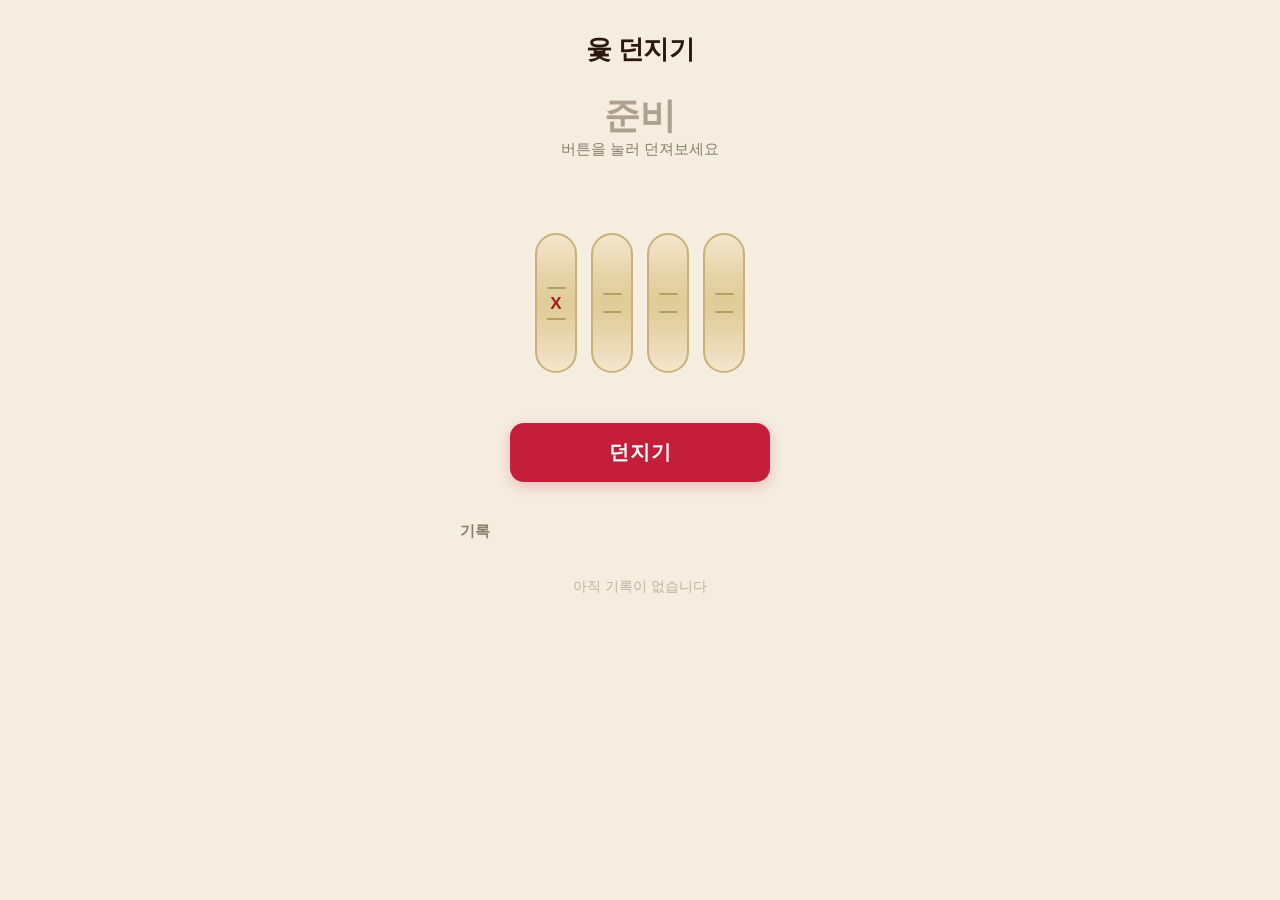
==== index.html @ e07feab2 "feat: 윷 던지기 웹 유틸리티 구현 오프라인 윷놀이 보조용 웹앱. 버튼 클릭으로 윷을 던지고 도/개/걸/윷/모/빽도 결과를 표시한다.  - 현실적 확률 모델 (각 윷가락 앞면 " ====
<!DOCTYPE html>
<html lang="ko">
<head>
    <meta charset="UTF-8">
    <meta name="viewport" content="width=device-width, initial-scale=1.0, user-scalable=no">
    <meta name="apple-mobile-web-app-capable" content="yes">
    <meta name="apple-mobile-web-app-status-bar-style" content="default">
    <meta name="apple-mobile-web-app-title" content="윷 던지기">
    <title>윷 던지기</title>
    <style>
        * { margin: 0; padding: 0; box-sizing: border-box; }

        body {
            font-family: -apple-system, 'Apple SD Gothic Neo', 'Malgun Gothic', sans-serif;
            background: #F5EDE0;
            color: #2C1810;
            min-height: 100dvh;
            display: flex;
            justify-content: center;
            -webkit-user-select: none;
            user-select: none;
            -webkit-tap-highlight-color: transparent;
        }

        .container {
            width: 100%;
            max-width: 400px;
            padding: 32px 20px 40px;
            display: flex;
            flex-direction: column;
            align-items: center;
        }

        h1 {
            font-size: 26px;
            font-weight: 800;
            letter-spacing: -0.5px;
            margin-bottom: 28px;
        }

        /* Result */
        #result-area {
            text-align: center;
            margin-bottom: 20px;
            min-height: 100px;
            display: flex;
            flex-direction: column;
            align-items: center;
            justify-content: center;
        }

        #result-name {
            font-size: 64px;
            font-weight: 900;
            line-height: 1;
        }

        #result-desc {
            font-size: 15px;
            color: #8B7D6B;
            margin-top: 6px;
        }

        #result-extra {
            display: inline-block;
            margin-top: 8px;
            padding: 4px 14px;
            background: #C41E3A;
            color: white;
            border-radius: 12px;
            font-size: 13px;
            font-weight: 700;
            opacity: 0;
            transition: opacity 0.3s;
        }

        #result-extra.show { opacity: 1; }

        .clr-special { color: #C41E3A; }
        .clr-normal { color: #2C1810; }
        .clr-back { color: #4A6FA5; }
        .clr-ready { color: #B0A090; }

        @keyframes resultPop {
            0% { transform: scale(0.5); opacity: 0; }
            60% { transform: scale(1.1); }
            100% { transform: scale(1); opacity: 1; }
        }
        .result-pop { animation: resultPop 0.3s ease-out forwards; }

        /* Sticks */
        #sticks-area {
            display: flex;
            justify-content: center;
            align-items: center;
            gap: 14px;
            margin-bottom: 32px;
            min-height: 176px;
            padding: 16px 8px;
        }

        .stick-wrapper { perspective: 600px; }

        .stick-inner {
            width: 42px;
            height: 140px;
            position: relative;
            transform-style: preserve-3d;
        }

        .stick-face {
            position: absolute;
            width: 100%;
            height: 100%;
            border-radius: 21px;
            backface-visibility: hidden;
            display: flex;
            flex-direction: column;
            align-items: center;
            justify-content: center;
            gap: 0;
        }

        /* Flat side */
        .stick-front {
            background: linear-gradient(180deg, #F2E6CC 0%, #E6D4A8 30%, #DECB98 50%, #E6D4A8 70%, #F2E6CC 100%);
            border: 2px solid #C8B078;
        }

        .stick-front .line {
            width: 50%;
            height: 2px;
            background: #B89E60;
            border-radius: 1px;
        }

        .stick-front .spacer { height: 16px; }

        .stick-marked .stick-front .x-mark {
            font-size: 17px;
            font-weight: 900;
            color: #A02020;
            line-height: 1;
            margin: 6px 0;
        }

        /* Round side */
        .stick-back {
            background: radial-gradient(ellipse 70% 100% at 50% 50%, #C8A048, #A07828 40%, #785818 80%, #604810 100%);
            border: 2px solid #504010;
            transform: rotateX(180deg);
        }

        /* Animations */
        @keyframes throwToFlat {
            0%   { transform: translateY(0) rotateX(0deg); }
            15%  { transform: translateY(-70px) rotateX(360deg); }
            35%  { transform: translateY(-45px) rotateX(720deg); }
            55%  { transform: translateY(-15px) rotateX(1080deg); }
            75%  { transform: translateY(-3px) rotateX(1440deg); }
            90%  { transform: translateY(3px) rotateX(1440deg); }
            100% { transform: translateY(0) rotateX(1440deg); }
        }

        @keyframes throwToRound {
            0%   { transform: translateY(0) rotateX(0deg); }
            15%  { transform: translateY(-70px) rotateX(360deg); }
            35%  { transform: translateY(-45px) rotateX(720deg); }
            55%  { transform: translateY(-15px) rotateX(1080deg); }
            75%  { transform: translateY(-3px) rotateX(1620deg); }
            90%  { transform: translateY(3px) rotateX(1620deg); }
            100% { transform: translateY(0) rotateX(1620deg); }
        }

        .throw-flat {
            animation: throwToFlat var(--dur, 0.85s) cubic-bezier(0.22, 1, 0.36, 1) forwards;
        }

        .throw-round {
            animation: throwToRound var(--dur, 0.85s) cubic-bezier(0.22, 1, 0.36, 1) forwards;
        }

        /* Button */
        #throw-btn {
            width: 100%;
            max-width: 260px;
            padding: 16px 32px;
            font-size: 20px;
            font-weight: 700;
            letter-spacing: 1px;
            color: white;
            background: #C41E3A;
            border: none;
            border-radius: 14px;
            cursor: pointer;
            transition: background 0.15s, transform 0.1s;
            box-shadow: 0 4px 14px rgba(196, 30, 58, 0.25);
        }

        #throw-btn:hover:not(:disabled) { background: #D42A48; }

        #throw-btn:active:not(:disabled) {
            transform: scale(0.96);
            background: #A8182F;
        }

        #throw-btn:disabled {
            background: #C0B0A0;
            box-shadow: none;
            cursor: default;
        }

        /* History */
        #history-section {
            width: 100%;
            margin-top: 36px;
        }

        .history-header {
            display: flex;
            justify-content: space-between;
            align-items: center;
            margin-bottom: 10px;
        }

        .history-header h3 {
            font-size: 15px;
            font-weight: 600;
            color: #8B7D6B;
        }

        #clear-btn {
            font-size: 13px;
            color: #B0A090;
            background: none;
            border: none;
            cursor: pointer;
            padding: 4px 8px;
            border-radius: 6px;
        }

        #clear-btn:hover { color: #C41E3A; background: rgba(196,30,58,0.06); }

        #history-list {
            display: flex;
            flex-direction: column;
            gap: 5px;
            max-height: 280px;
            overflow-y: auto;
            -webkit-overflow-scrolling: touch;
        }

        .history-item {
            display: flex;
            align-items: center;
            padding: 9px 12px;
            background: white;
            border-radius: 10px;
            box-shadow: 0 1px 3px rgba(0,0,0,0.04);
        }

        .hist-num {
            font-size: 12px;
            color: #B0A090;
            width: 28px;
            flex-shrink: 0;
        }

        .hist-name {
            font-size: 17px;
            font-weight: 700;
            width: 50px;
            flex-shrink: 0;
        }

        .hist-desc {
            font-size: 12px;
            color: #A09080;
            flex: 1;
        }

        .hist-sticks {
            display: flex;
            gap: 3px;
            margin-left: 8px;
        }

        .mini-stick {
            width: 8px;
            height: 24px;
            border-radius: 4px;
        }

        .mini-flat {
            background: #EAD8AA;
            border: 1px solid #C8B078;
        }

        .mini-round {
            background: #906820;
            border: 1px solid #604810;
        }

        .history-empty {
            text-align: center;
            color: #C0B0A0;
            font-size: 14px;
            padding: 24px 0;
        }
    </style>
</head>
<body>
    <div class="container">
        <h1>윷 던지기</h1>

        <div id="result-area" aria-live="polite">
            <div id="result-name" class="clr-ready" style="font-size:36px">준비</div>
            <div id="result-desc">버튼을 눌러 던져보세요</div>
            <div id="result-extra">한 번 더!</div>
        </div>

        <div id="sticks-area"></div>

        <button id="throw-btn" aria-label="윷 던지기">던지기</button>

        <div id="history-section">
            <div class="history-header">
                <h3>기록</h3>
                <button id="clear-btn" style="visibility:hidden">초기화</button>
            </div>
            <div id="history-list">
                <div class="history-empty">아직 기록이 없습니다</div>
            </div>
        </div>
    </div>

    <script>
        const FLAT_PROB = 0.4;
        const ANIM_MS = 850;
        const STAGGER_MS = 60;

        let throwCount = 0;
        let busy = false;
        const hist = [];

        const $ = function(id) { return document.getElementById(id); };
        const sticksArea = $('sticks-area');
        const resultName = $('result-name');
        const resultDesc = $('result-desc');
        const resultExtra = $('result-extra');
        const throwBtn = $('throw-btn');
        const historyList = $('history-list');
        const clearBtn = $('clear-btn');

        function el(tag, cls, text) {
            var e = document.createElement(tag);
            if (cls) e.className = cls;
            if (text) e.textContent = text;
            return e;
        }

        function initSticks() {
            for (var i = 0; i < 4; i++) {
                var wrapper = el('div', 'stick-wrapper');
                var inner = el('div', 'stick-inner');
                var front = el('div', 'stick-face stick-front');

                if (i === 0) {
                    wrapper.classList.add('stick-marked');
                    front.appendChild(el('div', 'line'));
                    front.appendChild(el('span', 'x-mark', 'X'));
                    front.appendChild(el('div', 'line'));
                } else {
                    front.appendChild(el('div', 'line'));
                    front.appendChild(el('div', 'spacer'));
                    front.appendChild(el('div', 'line'));
                }

                var back = el('div', 'stick-face stick-back');

                inner.append(front, back);
                wrapper.appendChild(inner);
                sticksArea.appendChild(wrapper);
            }
        }

        function roll() {
            var sticks = Array.from({ length: 4 }, function() {
                return Math.random() < FLAT_PROB;
            });
            var flat = sticks.filter(Boolean).length;

            var table = {
                0: { name: '모', desc: '5칸 이동', extra: true, type: 'special' },
                2: { name: '개', desc: '2칸 이동', extra: false, type: 'normal' },
                3: { name: '걸', desc: '3칸 이동', extra: false, type: 'normal' },
                4: { name: '윷', desc: '4칸 이동', extra: true, type: 'special' },
            };

            if (flat === 1) {
                return {
                    sticks: sticks,
                    result: sticks[0]
                        ? { name: '빽도', desc: '1칸 후퇴', extra: false, type: 'back' }
                        : { name: '도', desc: '1칸 이동', extra: false, type: 'normal' },
                };
            }

            return { sticks: sticks, result: table[flat] };
        }

        function doThrow() {
            if (busy) return;
            busy = true;
            throwBtn.disabled = true;

            var data = roll();
            var sticks = data.sticks;
            var result = data.result;
            throwCount++;

            var inners = sticksArea.querySelectorAll('.stick-inner');
            var wrappers = sticksArea.querySelectorAll('.stick-wrapper');

            wrappers.forEach(function(w) {
                w.style.transition = 'none';
                w.style.transform = '';
            });

            inners.forEach(function(e) {
                e.className = 'stick-inner';
                void e.offsetHeight;
            });

            resultName.textContent = '';
            resultName.className = '';
            resultDesc.textContent = '';
            resultExtra.classList.remove('show');

            requestAnimationFrame(function() {
                inners.forEach(function(e, i) {
                    e.style.setProperty('--dur', (800 + Math.random() * 150) + 'ms');
                    setTimeout(function() {
                        e.classList.add(sticks[i] ? 'throw-flat' : 'throw-round');
                    }, i * STAGGER_MS);
                });

                var finishAt = ANIM_MS + 3 * STAGGER_MS + 50;

                setTimeout(function() {
                    wrappers.forEach(function(w) {
                        w.style.transition = 'transform 0.4s ease-out';
                        var r = (Math.random() - 0.5) * 14;
                        var x = (Math.random() - 0.5) * 10;
                        var y = (Math.random() - 0.5) * 6;
                        w.style.transform = 'rotate(' + r + 'deg) translate(' + x + 'px, ' + y + 'px)';
                    });

                    var colors = { special: 'clr-special', back: 'clr-back', normal: 'clr-normal' };
                    resultName.textContent = result.name;
                    resultName.style.fontSize = '64px';
                    resultName.className = colors[result.type] + ' result-pop';
                    resultDesc.textContent = result.desc;

                    if (result.extra) resultExtra.classList.add('show');

                    if (navigator.vibrate) {
                        navigator.vibrate(result.extra ? [40, 20, 40] : 25);
                    }

                    pushHistory(sticks, result);

                    busy = false;
                    throwBtn.disabled = false;
                }, finishAt);
            });
        }

        function pushHistory(sticks, result) {
            hist.unshift({ sticks: sticks, result: result, num: throwCount });
            renderHistory();
        }

        function renderHistory() {
            historyList.textContent = '';

            if (!hist.length) {
                historyList.appendChild(el('div', 'history-empty', '아직 기록이 없습니다'));
                clearBtn.style.visibility = 'hidden';
                return;
            }

            clearBtn.style.visibility = 'visible';
            var colors = { special: 'clr-special', back: 'clr-back', normal: '' };

            hist.slice(0, 30).forEach(function(h) {
                var item = el('div', 'history-item');

                item.appendChild(el('span', 'hist-num', String(h.num)));

                var nameEl = el('span', 'hist-name', h.result.name);
                if (colors[h.result.type]) nameEl.classList.add(colors[h.result.type]);
                item.appendChild(nameEl);

                item.appendChild(el('span', 'hist-desc', h.result.desc));

                var sticksDiv = el('div', 'hist-sticks');
                h.sticks.forEach(function(f) {
                    sticksDiv.appendChild(el('div', 'mini-stick ' + (f ? 'mini-flat' : 'mini-round')));
                });
                item.appendChild(sticksDiv);

                historyList.appendChild(item);
            });
        }

        function clearAll() {
            hist.length = 0;
            throwCount = 0;
            renderHistory();
        }

        throwBtn.addEventListener('click', doThrow);
        clearBtn.addEventListener('click', clearAll);

        document.addEventListener('keydown', function(e) {
            if ((e.code === 'Space' || e.code === 'Enter') && document.activeElement === document.body) {
                e.preventDefault();
                doThrow();
            }
        });

        initSticks();
    </script>
</body>
</html>
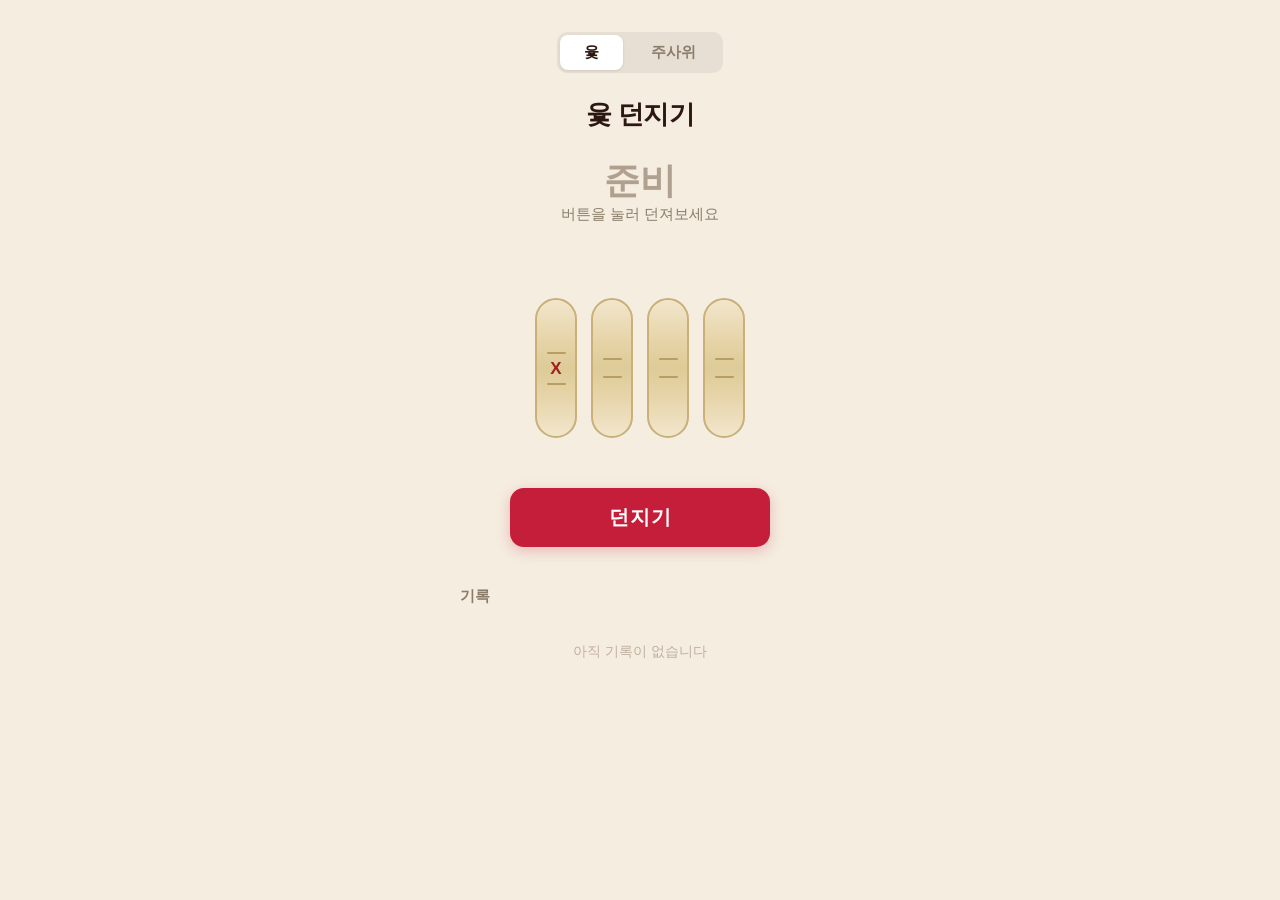
==== commit da164a3a: "feat: 주사위 던지기 모드 추가 오프라인 보드게임 보조용 주사위 던지기 페이지 추가. 윷/주사위 간 네비게이션 탭으로 전환 가능.  - dice.html: 1~2개 주사위 선택" ====
--- a/index.html
+++ b/index.html
@@ -29,6 +29,32 @@
             display: flex;
             flex-direction: column;
             align-items: center;
+        }
+
+        /* Navigation */
+        .mode-nav {
+            display: flex;
+            gap: 4px;
+            margin-bottom: 24px;
+            background: rgba(0, 0, 0, 0.06);
+            border-radius: 10px;
+            padding: 3px;
+        }
+
+        .mode-nav a {
+            padding: 8px 24px;
+            border-radius: 8px;
+            text-decoration: none;
+            color: #8B7D6B;
+            font-weight: 600;
+            font-size: 15px;
+            transition: all 0.2s;
+        }
+
+        .mode-nav .nav-active {
+            background: white;
+            color: #2C1810;
+            box-shadow: 0 1px 3px rgba(0, 0, 0, 0.1);
         }
 
         h1 {
@@ -311,6 +337,11 @@
 </head>
 <body>
     <div class="container">
+        <nav class="mode-nav">
+            <a href="index.html" class="nav-active">윷</a>
+            <a href="dice.html">주사위</a>
+        </nav>
+
         <h1>윷 던지기</h1>
 
         <div id="result-area" aria-live="polite">
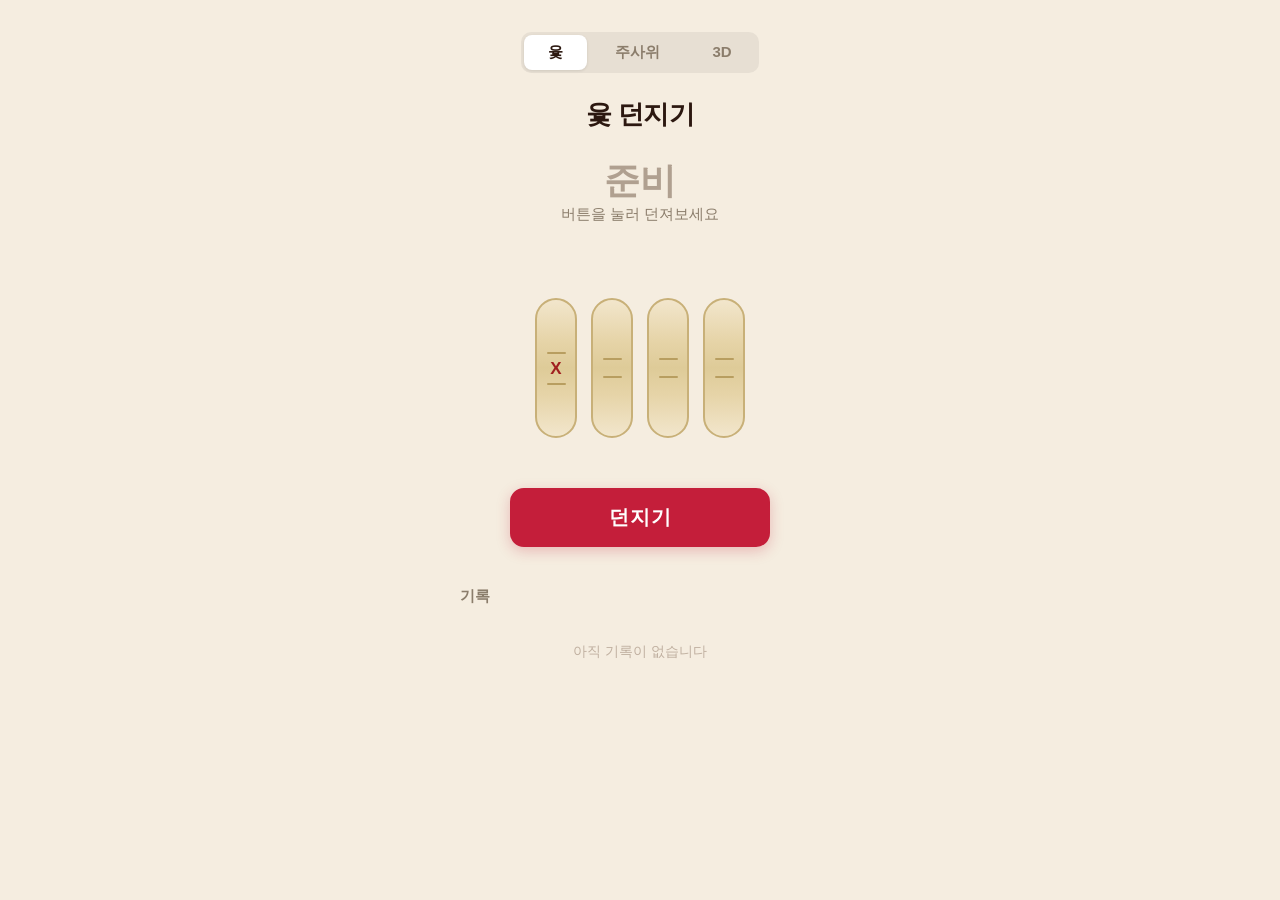
==== commit 7aaa0d69: "feat: 기존 모드에서 3D 경로 이동 지원" ====
--- a/index.html
+++ b/index.html
@@ -340,6 +340,7 @@
         <nav class="mode-nav">
             <a href="index.html" class="nav-active">윷</a>
             <a href="dice.html">주사위</a>
+            <a href="dice-3d/">3D</a>
         </nav>
 
         <h1>윷 던지기</h1>
@@ -352,12 +353,12 @@
 
         <div id="sticks-area"></div>
 
-        <button id="throw-btn" aria-label="윷 던지기">던지기</button>
+        <button type="button" id="throw-btn" aria-label="윷 던지기">던지기</button>
 
         <div id="history-section">
             <div class="history-header">
                 <h3>기록</h3>
-                <button id="clear-btn" style="visibility:hidden">초기화</button>
+                <button type="button" id="clear-btn" style="visibility:hidden">초기화</button>
             </div>
             <div id="history-list">
                 <div class="history-empty">아직 기록이 없습니다</div>
@@ -391,10 +392,10 @@
         }
 
         function initSticks() {
-            for (var i = 0; i < 4; i++) {
-                var wrapper = el('div', 'stick-wrapper');
-                var inner = el('div', 'stick-inner');
-                var front = el('div', 'stick-face stick-front');
+            for (let i = 0; i < 4; i++) {
+                const wrapper = el('div', 'stick-wrapper');
+                const inner = el('div', 'stick-inner');
+                const front = el('div', 'stick-face stick-front');
 
                 if (i === 0) {
                     wrapper.classList.add('stick-marked');
@@ -407,7 +408,7 @@
                     front.appendChild(el('div', 'line'));
                 }
 
-                var back = el('div', 'stick-face stick-back');
+                const back = el('div', 'stick-face stick-back');
 
                 inner.append(front, back);
                 wrapper.appendChild(inner);
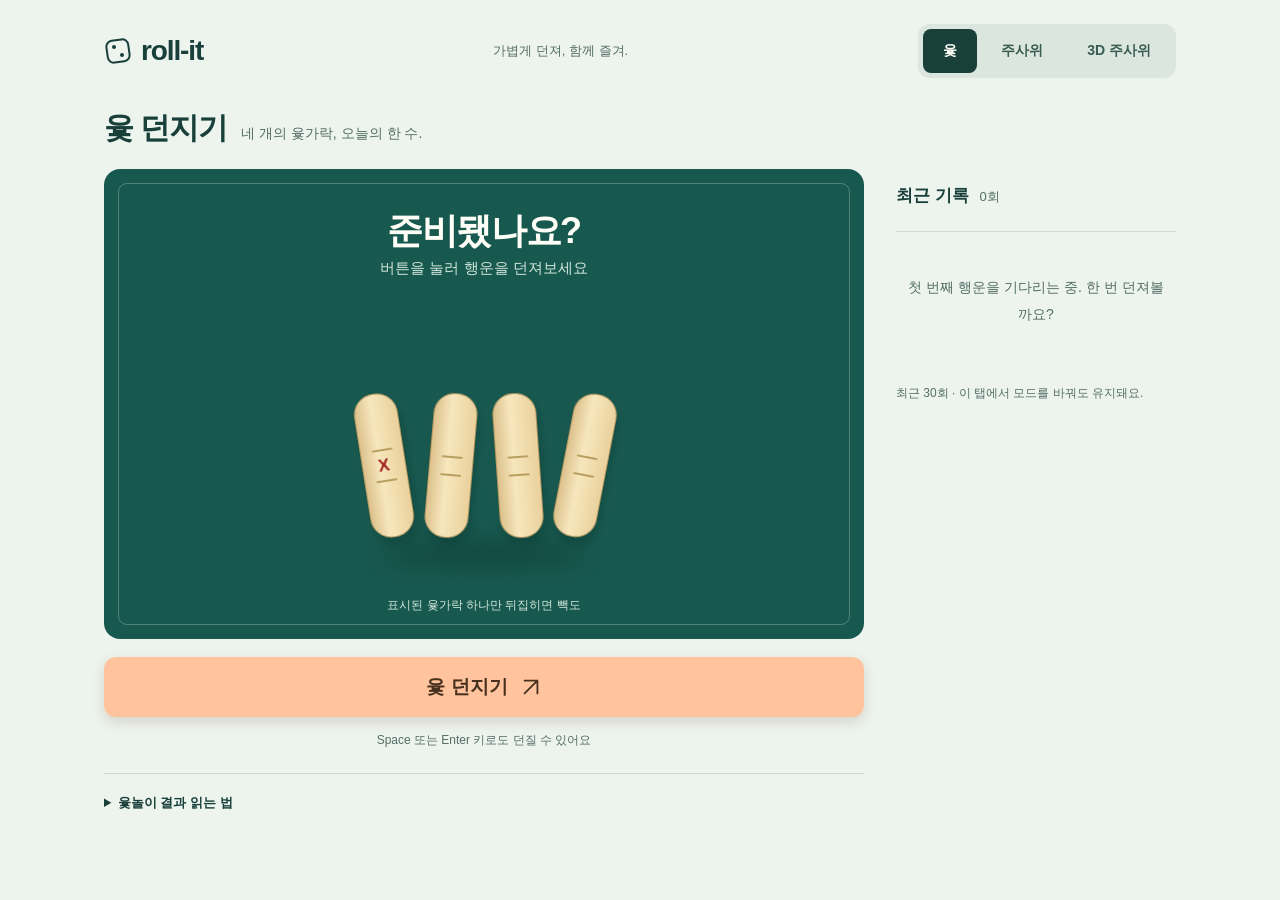
==== commit 8609037b: "feat: 휴대폰·태블릿용 윷과 주사위 화면 및 기록 개선" ====
--- a/index.html
+++ b/index.html
@@ -1,379 +1,756 @@
 <!DOCTYPE html>
 <html lang="ko">
 <head>
-    <meta charset="UTF-8">
-    <meta name="viewport" content="width=device-width, initial-scale=1.0, user-scalable=no">
-    <meta name="apple-mobile-web-app-capable" content="yes">
-    <meta name="apple-mobile-web-app-status-bar-style" content="default">
-    <meta name="apple-mobile-web-app-title" content="윷 던지기">
-    <title>윷 던지기</title>
-    <style>
-        * { margin: 0; padding: 0; box-sizing: border-box; }
-
-        body {
-            font-family: -apple-system, 'Apple SD Gothic Neo', 'Malgun Gothic', sans-serif;
-            background: #F5EDE0;
-            color: #2C1810;
-            min-height: 100dvh;
-            display: flex;
-            justify-content: center;
-            -webkit-user-select: none;
-            user-select: none;
-            -webkit-tap-highlight-color: transparent;
-        }
-
-        .container {
-            width: 100%;
-            max-width: 400px;
-            padding: 32px 20px 40px;
-            display: flex;
-            flex-direction: column;
-            align-items: center;
-        }
-
-        /* Navigation */
-        .mode-nav {
-            display: flex;
-            gap: 4px;
-            margin-bottom: 24px;
-            background: rgba(0, 0, 0, 0.06);
-            border-radius: 10px;
-            padding: 3px;
-        }
-
-        .mode-nav a {
-            padding: 8px 24px;
-            border-radius: 8px;
-            text-decoration: none;
-            color: #8B7D6B;
-            font-weight: 600;
-            font-size: 15px;
-            transition: all 0.2s;
-        }
-
-        .mode-nav .nav-active {
-            background: white;
-            color: #2C1810;
-            box-shadow: 0 1px 3px rgba(0, 0, 0, 0.1);
-        }
-
-        h1 {
-            font-size: 26px;
-            font-weight: 800;
-            letter-spacing: -0.5px;
-            margin-bottom: 28px;
-        }
-
-        /* Result */
-        #result-area {
-            text-align: center;
-            margin-bottom: 20px;
-            min-height: 100px;
-            display: flex;
-            flex-direction: column;
-            align-items: center;
-            justify-content: center;
-        }
-
-        #result-name {
-            font-size: 64px;
-            font-weight: 900;
-            line-height: 1;
-        }
-
-        #result-desc {
-            font-size: 15px;
-            color: #8B7D6B;
-            margin-top: 6px;
-        }
-
-        #result-extra {
-            display: inline-block;
-            margin-top: 8px;
-            padding: 4px 14px;
-            background: #C41E3A;
-            color: white;
-            border-radius: 12px;
-            font-size: 13px;
-            font-weight: 700;
-            opacity: 0;
-            transition: opacity 0.3s;
-        }
-
-        #result-extra.show { opacity: 1; }
-
-        .clr-special { color: #C41E3A; }
-        .clr-normal { color: #2C1810; }
-        .clr-back { color: #4A6FA5; }
-        .clr-ready { color: #B0A090; }
-
-        @keyframes resultPop {
-            0% { transform: scale(0.5); opacity: 0; }
-            60% { transform: scale(1.1); }
-            100% { transform: scale(1); opacity: 1; }
-        }
-        .result-pop { animation: resultPop 0.3s ease-out forwards; }
-
-        /* Sticks */
-        #sticks-area {
-            display: flex;
-            justify-content: center;
-            align-items: center;
-            gap: 14px;
-            margin-bottom: 32px;
-            min-height: 176px;
-            padding: 16px 8px;
-        }
-
-        .stick-wrapper { perspective: 600px; }
-
-        .stick-inner {
-            width: 42px;
-            height: 140px;
-            position: relative;
-            transform-style: preserve-3d;
-        }
-
-        .stick-face {
-            position: absolute;
-            width: 100%;
-            height: 100%;
-            border-radius: 21px;
-            backface-visibility: hidden;
-            display: flex;
-            flex-direction: column;
-            align-items: center;
-            justify-content: center;
-            gap: 0;
-        }
-
-        /* Flat side */
+<meta charset="UTF-8">
+<meta name="viewport" content="width=device-width, initial-scale=1, viewport-fit=cover">
+<meta name="theme-color" content="#edf3ed">
+<meta name="apple-mobile-web-app-capable" content="yes">
+<title>윷 던지기 · roll-it</title>
+<style>
+:root {
+    color-scheme:light;
+    --ink:#183f3a;
+    --muted:#546e68;
+    --paper:#edf3ed;
+    --table:#18594f;
+    --table-deep:#12493f;
+    --accent:#ffc49d;
+    --line:#cbd9d1;
+    --white:#fffef7;
+}
+* {
+    box-sizing:border-box;
+    margin:0;
+    padding:0;
+}
+body {
+    min-height:100dvh;
+    background:var(--paper);
+    color:var(--ink);
+    font-family:-apple-system,BlinkMacSystemFont,'Apple SD Gothic Neo','Malgun Gothic',sans-serif;
+    -webkit-tap-highlight-color:transparent;
+}
+button,a,summary {
+    touch-action:manipulation;
+}
+button {
+    font:inherit;
+    cursor:pointer;
+}
+button:disabled {
+    cursor:wait;
+    opacity:.55;
+}
+button,a,summary {
+    outline-offset:5px;
+}
+button:focus-visible,a:focus-visible,summary:focus-visible {
+    outline:3px solid #bb4e27;
+}
+::selection {
+    background:#ffc49d;
+    color:#183f3a;
+}
+* {
+    scrollbar-color:#73958b transparent;
+    scrollbar-width:thin;
+}
+.container {
+    width:min(1120px,100%);
+    margin:auto;
+    padding:24px 24px max(28px,env(safe-area-inset-bottom));
+}
+.site-header {
+    display:flex;
+    align-items:center;
+    justify-content:space-between;
+    margin-bottom:30px;
+    gap:20px;
+}
+.brand {
+    font-size:28px;
+    font-weight:850;
+    letter-spacing:-.04em;
+    text-decoration:none;
+    color:var(--ink);
+    display:flex;
+    align-items:center;
+    gap:9px;
+}
+.brand svg {
+    width:28px;
+    height:28px;
+}
+.brand-note {
+    font-size:13px;
+    color:var(--muted);
+}
+.mode-nav {
+    display:flex;
+    gap:4px;
+    padding:5px;
+    background:#dbe6df;
+    border-radius:12px;
+}
+.mode-nav a {
+    min-height:44px;
+    display:flex;
+    align-items:center;
+    justify-content:center;
+    padding:0 20px;
+    border-radius:8px;
+    text-decoration:none;
+    color:#385b52;
+    font-size:14px;
+    font-weight:650;
+}
+.mode-nav .nav-active {
+    background:var(--ink);
+    color:var(--white);
+}
+.mode-nav a:hover:not(.nav-active) {
+    background:#ccdcd2;
+}
+.page-heading {
+    display:flex;
+    align-items:baseline;
+    gap:14px;
+    margin-bottom:20px;
+}
+.page-heading h1 {
+    font-size:30px;
+    letter-spacing:-.035em;
+    font-weight:800;
+}
+.page-heading p {
+    color:var(--muted);
+    font-size:14px;
+    line-height:1.5;
+}
+.workspace {
+    display:grid;
+    grid-template-columns:minmax(0,1fr) 280px;
+    gap:32px;
+    align-items:start;
+}
+.play-panel {
+    min-width:0;
+}
+.play-field {
+    position:relative;
+    background:var(--table);
+    border-radius:16px;
+    min-height:470px;
+    overflow:hidden;
+    color:var(--white);
+    display:flex;
+    flex-direction:column;
+    align-items:center;
+    padding:32px 20px 24px;
+}
+.play-field::after {
+    content:'';
+    position:absolute;
+    inset:14px;
+    border:1px solid #508477;
+    border-radius:9px;
+    pointer-events:none;
+}
+#result-area {
+    position:relative;
+    z-index:1;
+    text-align:center;
+    min-height:128px;
+    display:flex;
+    flex-direction:column;
+    align-items:center;
+    justify-content:center;
+    gap:8px;
+}
+#result-name {
+    font-size:64px;
+    font-weight:800;
+    line-height:1.08;
+    letter-spacing:-.04em;
+    color:var(--white);
+}
+#result-name.clr-ready {
+    font-size:36px;
+}
+#result-desc {
+    color:#d1e6db;
+    font-size:15px;
+    min-height:23px;
+}
+#result-extra {
+    visibility:hidden;
+    color:#183f3a;
+    background:#ffc49d;
+    border-radius:6px;
+    padding:5px 12px;
+    font-size:13px;
+    font-weight:750;
+    min-height:27px;
+}
+#result-extra.show {
+    visibility:visible;
+}
+.clr-special,.clr-double {
+    color:#ffd0a8!important;
+}
+.history-item .clr-special,.history-item .clr-double {
+    color:#9b3e16!important;
+}
+.clr-back {
+    color:#b4d9ff!important;
+}
+.history-item .clr-back {
+    color:#285881!important;
+}
+#sticks-area,#dice-area {
+    display:flex;
+    flex:1;
+    align-items:center;
+    justify-content:center;
+    gap:23px;
+    width:100%;
+    min-height:235px;
+    padding:30px 0 24px;
+    position:relative;
+    z-index:1;
+}
+#sticks-area::after,#dice-area::after {
+    content:'';
+    position:absolute;
+    bottom:30px;
+    width:210px;
+    height:24px;
+    border-radius:50%;
+    background:#0e3b32;
+    filter:blur(12px);
+    opacity:.6;
+    z-index:-1;
+}
+.field-caption {
+    color:#d1e6db;
+    font-size:12px;
+    position:relative;
+    z-index:1;
+    line-height:1.6;
+    text-align:center;
+}
+.controls {
+    padding-top:18px;
+}
+.control-row {
+    display:flex;
+    align-items:center;
+    justify-content:space-between;
+    gap:12px;
+    margin-bottom:12px;
+}
+.control-label,.dice-label {
+    font-size:14px;
+    font-weight:650;
+}
+.choice-group {
+    display:flex;
+    gap:5px;
+    background:#dbe6df;
+    padding:4px;
+    border-radius:10px;
+}
+.toggle-btn,.count-btn,.sides-btn {
+    min-width:44px;
+    min-height:44px;
+    padding:8px 13px;
+    border:0;
+    border-radius:7px;
+    background:transparent;
+    color:var(--ink);
+    font-size:14px;
+    font-weight:650;
+}
+.toggle-btn.active,.count-btn.active,.sides-btn.active {
+    background:var(--ink);
+    color:var(--white);
+}
+#throw-btn,#roll-btn {
+    min-height:60px;
+    width:100%;
+    display:flex;
+    align-items:center;
+    justify-content:center;
+    gap:12px;
+    border:0;
+    border-radius:12px;
+    background:var(--accent);
+    color:#47301d;
+    font-size:19px;
+    font-weight:800;
+    box-shadow:0 5px 12px #947b6340;
+    transition:background .18s,transform .18s,box-shadow .18s;
+}
+#throw-btn:hover:not(:disabled),#roll-btn:hover:not(:disabled) {
+    background:#ffd5b8;
+}
+#throw-btn:active:not(:disabled),#roll-btn:active:not(:disabled) {
+    transform:translateY(4px);
+    box-shadow:0 2px 5px #947b632e;
+}
+.action-arrow {
+    font-size:24px;
+    font-weight:400;
+}
+.keyboard-hint {
+    text-align:center;
+    color:var(--muted);
+    font-size:12px;
+    margin:15px 0 0;
+}
+#history-section {
+    padding:4px 0;
+    min-width:0;
+}
+.history-header {
+    display:flex;
+    align-items:center;
+    justify-content:space-between;
+    gap:8px;
+    padding-bottom:14px;
+    border-bottom:1px solid var(--line);
+}
+.history-header h2 {
+    font-size:17px;
+    font-weight:750;
+}
+.history-header span {
+    font-size:13px;
+    font-weight:500;
+    color:var(--muted);
+    margin-left:6px;
+}
+#clear-btn {
+    min-height:44px;
+    padding:8px 0 8px 12px;
+    border:0;
+    background:transparent;
+    color:var(--muted);
+    font-size:13px;
+}
+#clear-btn:hover {
+    color:#9b3e16;
+}
+#history-list {
+    max-height:455px;
+    overflow:auto;
+}
+.history-item {
+    display:flex;
+    align-items:center;
+    gap:10px;
+    min-height:62px;
+    border-bottom:1px solid var(--line);
+    font-variant-numeric:tabular-nums;
+}
+.hist-num {
+    font-size:12px;
+    color:var(--muted);
+    min-width:22px;
+}
+.hist-name {
+    font-size:19px;
+    font-weight:800;
+    min-width:40px;
+}
+.hist-desc {
+    font-size:12px;
+    color:var(--muted);
+    flex:1;
+}
+.hist-sticks {
+    display:flex;
+    gap:3px;
+}
+.mini-stick {
+    width:6px;
+    height:22px;
+    border-radius:3px;
+}
+.mini-flat {
+    background:#d6ba7e;
+}
+.mini-round {
+    background:#735331;
+}
+.history-empty {
+    padding:42px 8px;
+    text-align:center;
+    color:var(--muted);
+    font-size:14px;
+    line-height:1.9;
+}
+.history-note {
+    font-size:12px;
+    color:var(--muted);
+    margin-top:14px;
+    line-height:1.7;
+}
+.hist-values {
+    display:flex;
+    gap:4px;
+    align-items:center;
+    flex-wrap:wrap;
+}
+.mini-die {
+    display:grid;
+    place-items:center;
+    min-width:28px;
+    height:28px;
+    background:#dbe6df;
+    border-radius:5px;
+    color:var(--ink);
+    font-weight:700;
+    font-size:14px;
+}
+.hist-plus {
+    font-size:12px;
+    color:var(--muted);
+}
+.hist-sum {
+    margin-left:auto;
+    font-weight:800;
+    font-size:18px;
+}
+.hist-kind {
+    font-size:11px;
+    color:var(--muted);
+}
+.rules {
+    border-top:1px solid var(--line);
+    margin-top:24px;
+    padding-top:5px;
+    color:var(--muted);
+    font-size:13px;
+    line-height:1.8;
+}
+.rules summary {
+    cursor:pointer;
+    min-height:44px;
+    padding:12px 0;
+    color:var(--ink);
+    font-weight:650;
+}
+.rules p {
+    padding-bottom:12px;
+}
+.result-pop {
+    animation:resultPop .35s cubic-bezier(.16,1,.3,1);
+}
+@keyframes resultPop {
+    0% {
+        transform:translateY(10px) scale(.92);
+    }
+    100% {
+        transform:translateY(0) scale(1);
+    }
+}
+@media(max-width:760px) {
+    .container {
+        padding:18px 18px max(28px,env(safe-area-inset-bottom));
+    }
+    .site-header {
+        flex-wrap:wrap;
+        gap:18px;
+        margin-bottom:25px;
+    }
+    .brand {
+        font-size:26px;
+    }
+    .brand-note {
+        font-size:12px;
+    }
+    .mode-nav {
+        order:3;
+        width:100%;
+    }
+    .mode-nav a {
+        flex:1;
+        padding:0 8px;
+    }
+    .page-heading {
+        align-items:flex-start;
+        flex-direction:column;
+        gap:5px;
+        margin-bottom:18px;
+    }
+    .page-heading h1 {
+        font-size:26px;
+    }
+    .page-heading p {
+        font-size:13px;
+    }
+    .workspace {
+        grid-template-columns:1fr;
+        gap:30px;
+    }
+    .play-field {
+        min-height:350px;
+        padding:24px 18px 20px;
+    }
+    #result-area {
+        min-height:110px;
+    }
+    #result-name {
+        font-size:56px;
+    }
+    #sticks-area,#dice-area {
+        min-height:175px;
+        gap:18px;
+        padding:24px 0 18px;
+    }
+    .controls {
+        padding-top:16px;
+    }
+    .keyboard-hint {
+        display:none;
+    }
+    #history-list {
+        max-height:280px;
+    }
+    .history-empty {
+        padding:25px 8px;
+    }
+    .history-note {
+        margin-top:8px;
+    }
+}
+@media(min-width:761px) and (max-width:950px) {
+    .workspace {
+        grid-template-columns:minmax(0,1fr) 245px;
+        gap:24px;
+    }
+    .container {
+        padding:24px;
+    }
+    .play-field {
+        min-height:480px;
+    }
+    .mode-nav a {
+        padding:0 14px;
+    }
+}
+@media(prefers-reduced-motion:reduce) {
+    *,*::before,*::after {
+        animation-duration:.001ms!important;
+        animation-delay:0ms!important;
+        transition:none!important;
+        scroll-behavior:auto!important;
+    }
+}
+.stick-wrapper {
+    perspective: 600px;
+}
+.stick-inner {
+    width: 42px;
+    height: 140px;
+    position: relative;
+    transform-style: preserve-3d;
+}
+.stick-face {
+    position: absolute;
+    width: 100%;
+    height: 100%;
+    border-radius: 21px;
+    backface-visibility: hidden;
+    display: flex;
+    flex-direction: column;
+    align-items: center;
+    justify-content: center;
+    gap: 0;
+}
+/* Flat side */
         .stick-front {
-            background: linear-gradient(180deg, #F2E6CC 0%, #E6D4A8 30%, #DECB98 50%, #E6D4A8 70%, #F2E6CC 100%);
-            border: 2px solid #C8B078;
-        }
-
-        .stick-front .line {
-            width: 50%;
-            height: 2px;
-            background: #B89E60;
-            border-radius: 1px;
-        }
-
-        .stick-front .spacer { height: 16px; }
-
-        .stick-marked .stick-front .x-mark {
-            font-size: 17px;
-            font-weight: 900;
-            color: #A02020;
-            line-height: 1;
-            margin: 6px 0;
-        }
-
-        /* Round side */
+    background: linear-gradient(180deg, #F2E6CC 0%, #E6D4A8 30%, #DECB98 50%, #E6D4A8 70%, #F2E6CC 100%);
+    border: 2px solid #C8B078;
+}
+.stick-front .line {
+    width: 50%;
+    height: 2px;
+    background: #B89E60;
+    border-radius: 1px;
+}
+.stick-front .spacer {
+    height: 16px;
+}
+.stick-marked .stick-front .x-mark {
+    font-size: 17px;
+    font-weight: 900;
+    color: #A02020;
+    line-height: 1;
+    margin: 6px 0;
+}
+/* Round side */
         .stick-back {
-            background: radial-gradient(ellipse 70% 100% at 50% 50%, #C8A048, #A07828 40%, #785818 80%, #604810 100%);
-            border: 2px solid #504010;
-            transform: rotateX(180deg);
-        }
-
-        /* Animations */
+    background: radial-gradient(ellipse 70% 100% at 50% 50%, #C8A048, #A07828 40%, #785818 80%, #604810 100%);
+    border: 2px solid #504010;
+    transform: rotateX(180deg);
+}
+/* Animations */
         @keyframes throwToFlat {
-            0%   { transform: translateY(0) rotateX(0deg); }
-            15%  { transform: translateY(-70px) rotateX(360deg); }
-            35%  { transform: translateY(-45px) rotateX(720deg); }
-            55%  { transform: translateY(-15px) rotateX(1080deg); }
-            75%  { transform: translateY(-3px) rotateX(1440deg); }
-            90%  { transform: translateY(3px) rotateX(1440deg); }
-            100% { transform: translateY(0) rotateX(1440deg); }
-        }
-
-        @keyframes throwToRound {
-            0%   { transform: translateY(0) rotateX(0deg); }
-            15%  { transform: translateY(-70px) rotateX(360deg); }
-            35%  { transform: translateY(-45px) rotateX(720deg); }
-            55%  { transform: translateY(-15px) rotateX(1080deg); }
-            75%  { transform: translateY(-3px) rotateX(1620deg); }
-            90%  { transform: translateY(3px) rotateX(1620deg); }
-            100% { transform: translateY(0) rotateX(1620deg); }
-        }
-
-        .throw-flat {
-            animation: throwToFlat var(--dur, 0.85s) cubic-bezier(0.22, 1, 0.36, 1) forwards;
-        }
-
-        .throw-round {
-            animation: throwToRound var(--dur, 0.85s) cubic-bezier(0.22, 1, 0.36, 1) forwards;
-        }
-
-        /* Button */
-        #throw-btn {
-            width: 100%;
-            max-width: 260px;
-            padding: 16px 32px;
-            font-size: 20px;
-            font-weight: 700;
-            letter-spacing: 1px;
-            color: white;
-            background: #C41E3A;
-            border: none;
-            border-radius: 14px;
-            cursor: pointer;
-            transition: background 0.15s, transform 0.1s;
-            box-shadow: 0 4px 14px rgba(196, 30, 58, 0.25);
-        }
-
-        #throw-btn:hover:not(:disabled) { background: #D42A48; }
-
-        #throw-btn:active:not(:disabled) {
-            transform: scale(0.96);
-            background: #A8182F;
-        }
-
-        #throw-btn:disabled {
-            background: #C0B0A0;
-            box-shadow: none;
-            cursor: default;
-        }
-
-        /* History */
-        #history-section {
-            width: 100%;
-            margin-top: 36px;
-        }
-
-        .history-header {
-            display: flex;
-            justify-content: space-between;
-            align-items: center;
-            margin-bottom: 10px;
-        }
-
-        .history-header h3 {
-            font-size: 15px;
-            font-weight: 600;
-            color: #8B7D6B;
-        }
-
-        #clear-btn {
-            font-size: 13px;
-            color: #B0A090;
-            background: none;
-            border: none;
-            cursor: pointer;
-            padding: 4px 8px;
-            border-radius: 6px;
-        }
-
-        #clear-btn:hover { color: #C41E3A; background: rgba(196,30,58,0.06); }
-
-        #history-list {
-            display: flex;
-            flex-direction: column;
-            gap: 5px;
-            max-height: 280px;
-            overflow-y: auto;
-            -webkit-overflow-scrolling: touch;
-        }
-
-        .history-item {
-            display: flex;
-            align-items: center;
-            padding: 9px 12px;
-            background: white;
-            border-radius: 10px;
-            box-shadow: 0 1px 3px rgba(0,0,0,0.04);
-        }
-
-        .hist-num {
-            font-size: 12px;
-            color: #B0A090;
-            width: 28px;
-            flex-shrink: 0;
-        }
-
-        .hist-name {
-            font-size: 17px;
-            font-weight: 700;
-            width: 50px;
-            flex-shrink: 0;
-        }
-
-        .hist-desc {
-            font-size: 12px;
-            color: #A09080;
-            flex: 1;
-        }
-
-        .hist-sticks {
-            display: flex;
-            gap: 3px;
-            margin-left: 8px;
-        }
-
-        .mini-stick {
-            width: 8px;
-            height: 24px;
-            border-radius: 4px;
-        }
-
-        .mini-flat {
-            background: #EAD8AA;
-            border: 1px solid #C8B078;
-        }
-
-        .mini-round {
-            background: #906820;
-            border: 1px solid #604810;
-        }
-
-        .history-empty {
-            text-align: center;
-            color: #C0B0A0;
-            font-size: 14px;
-            padding: 24px 0;
-        }
-    </style>
+    0% {
+        transform: translateY(0) rotateX(0deg);
+    }
+    15% {
+        transform: translateY(-70px) rotateX(360deg);
+    }
+    35% {
+        transform: translateY(-45px) rotateX(720deg);
+    }
+    55% {
+        transform: translateY(-15px) rotateX(1080deg);
+    }
+    75% {
+        transform: translateY(-3px) rotateX(1440deg);
+    }
+    90% {
+        transform: translateY(3px) rotateX(1440deg);
+    }
+    100% {
+        transform: translateY(0) rotateX(1440deg);
+    }
+}
+@keyframes throwToRound {
+    0% {
+        transform: translateY(0) rotateX(0deg);
+    }
+    15% {
+        transform: translateY(-70px) rotateX(360deg);
+    }
+    35% {
+        transform: translateY(-45px) rotateX(720deg);
+    }
+    55% {
+        transform: translateY(-15px) rotateX(1080deg);
+    }
+    75% {
+        transform: translateY(-3px) rotateX(1620deg);
+    }
+    90% {
+        transform: translateY(3px) rotateX(1620deg);
+    }
+    100% {
+        transform: translateY(0) rotateX(1620deg);
+    }
+}
+.throw-flat {
+    animation: throwToFlat var(--dur, 0.85s) cubic-bezier(0.22, 1, 0.36, 1) forwards;
+}
+.throw-round {
+    animation: throwToRound var(--dur, 0.85s) cubic-bezier(0.22, 1, 0.36, 1) forwards;
+}
+.stick-inner {
+    width:44px;
+    height:145px;
+}
+.stick-front {
+    background:linear-gradient(90deg,#dcc18d,#f7e7bd 40%,#ead19d);
+    border:1px solid #b89a60;
+    box-shadow:3px 7px 9px #082f294d;
+}
+.stick-back {
+    border:1px solid #684722;
+}
+.stick-wrapper:nth-child(1) {
+    rotate:-9deg;
+}
+.stick-wrapper:nth-child(2) {
+    rotate:5deg;
+}
+.stick-wrapper:nth-child(3) {
+    rotate:-4deg;
+}
+.stick-wrapper:nth-child(4) {
+    rotate:11deg;
+}
+@media(max-width:760px) {
+    .stick-inner {
+        width:36px;
+        height:119px;
+    }
+}
+</style>
 </head>
 <body>
-    <div class="container">
-        <nav class="mode-nav">
-            <a href="index.html" class="nav-active">윷</a>
-            <a href="dice.html">주사위</a>
-            <a href="dice-3d/">3D</a>
-        </nav>
-
-        <h1>윷 던지기</h1>
-
-        <div id="result-area" aria-live="polite">
-            <div id="result-name" class="clr-ready" style="font-size:36px">준비</div>
-            <div id="result-desc">버튼을 눌러 던져보세요</div>
-            <div id="result-extra">한 번 더!</div>
-        </div>
-
-        <div id="sticks-area"></div>
-
-        <button type="button" id="throw-btn" aria-label="윷 던지기">던지기</button>
-
-        <div id="history-section">
-            <div class="history-header">
-                <h3>기록</h3>
-                <button type="button" id="clear-btn" style="visibility:hidden">초기화</button>
-            </div>
-            <div id="history-list">
-                <div class="history-empty">아직 기록이 없습니다</div>
-            </div>
-        </div>
-    </div>
-
-    <script>
+<div class="container">
+<header class="site-header">
+<a class="brand" href="index.html" aria-label="roll-it 홈">
+<svg viewBox="0 0 28 28" fill="none" aria-hidden="true">
+<rect x="3" y="3" width="22" height="22" rx="6" stroke="currentColor" stroke-width="2" transform="rotate(-8 14 14)"/>
+<circle cx="10" cy="10" r="2" fill="currentColor"/>
+<circle cx="18" cy="18" r="2" fill="currentColor"/>
+</svg>roll-it</a>
+<span class="brand-note">가볍게 던져, 함께 즐겨.</span>
+<nav class="mode-nav" aria-label="놀이 선택">
+<a href="index.html" class="nav-active" aria-current="page">윷</a>
+<a href="dice.html">주사위</a>
+<a href="dice-3d/">3D 주사위</a>
+</nav>
+</header>
+<main>
+<div class="page-heading">
+<h1>윷 던지기</h1>
+<p>네 개의 윷가락, 오늘의 한 수.</p>
+</div>
+<div class="workspace">
+<section class="play-panel" aria-label="윷 던지기">
+<div class="play-field">
+<div id="result-area" aria-live="polite" aria-atomic="true">
+<div id="result-name" class="clr-ready">준비됐나요?</div>
+<div id="result-desc">버튼을 눌러 행운을 던져보세요</div>
+<div id="result-extra">한 번 더 던져요!</div>
+</div>
+<div id="sticks-area" aria-hidden="true">
+</div>
+<p class="field-caption">표시된 윷가락 하나만 뒤집히면 빽도</p>
+</div>
+<div class="controls">
+<button type="button" id="throw-btn">윷 던지기 <svg width="22" height="22" viewBox="0 0 24 24" fill="none" aria-hidden="true">
+<path d="M5 19 19 5M5 5h14v14" stroke="currentColor" stroke-width="2" stroke-linecap="round" stroke-linejoin="round"/>
+</svg>
+</button>
+</div>
+<p class="keyboard-hint">Space 또는 Enter 키로도 던질 수 있어요</p>
+<details class="rules">
+<summary>윷놀이 결과 읽는 법</summary>
+<p>도 1칸 · 개 2칸 · 걸 3칸 · 윷 4칸 · 모 5칸.<br>윷과 모는 한 번 더 던져요. X가 표시된 윷가락만 평평한 면이면 빽도, 한 칸 뒤로 가요.</p>
+</details>
+</section>
+<aside id="history-section" aria-label="최근 던지기 기록">
+<div class="history-header">
+<h2>최근 기록 <span id="history-count">0회</span>
+</h2>
+<button type="button" id="clear-btn" style="visibility:hidden">기록 지우기</button>
+</div>
+<div id="history-list">
+<div class="history-empty">첫 번째 행운을 기다리는 중.<br>한 번 던져볼까요?</div>
+</div>
+<p class="history-note">최근 30회 · 이 탭에서 모드를 바꿔도 유지돼요.</p>
+<p id="storage-note" class="history-note" role="status">
+</p>
+</aside>
+</div>
+</main>
+</div><script>
         const FLAT_PROB = 0.4;
-        const ANIM_MS = 850;
+        const reducedMotion = matchMedia('(prefers-reduced-motion: reduce)');
+        const ANIM_MS = 950;
         const STAGGER_MS = 60;
 
         let throwCount = 0;
         let busy = false;
         const hist = [];
+        const STORAGE_KEY = 'roll-it:yut:v1';
 
         const $ = function(id) { return document.getElementById(id); };
         const sticksArea = $('sticks-area');
@@ -420,6 +797,10 @@
             var sticks = Array.from({ length: 4 }, function() {
                 return Math.random() < FLAT_PROB;
             });
+            return { sticks: sticks, result: resultForSticks(sticks) };
+        }
+
+        function resultForSticks(sticks) {
             var flat = sticks.filter(Boolean).length;
 
             var table = {
@@ -430,21 +811,21 @@
             };
 
             if (flat === 1) {
-                return {
-                    sticks: sticks,
-                    result: sticks[0]
+                return sticks[0]
                         ? { name: '빽도', desc: '1칸 후퇴', extra: false, type: 'back' }
-                        : { name: '도', desc: '1칸 이동', extra: false, type: 'normal' },
-                };
+                        : { name: '도', desc: '1칸 이동', extra: false, type: 'normal' };
             }
 
-            return { sticks: sticks, result: table[flat] };
+            return table[flat];
         }
 
         function doThrow() {
             if (busy) return;
             busy = true;
             throwBtn.disabled = true;
+            throwBtn.textContent = '던지는 중…';
+            clearBtn.disabled = true;
+            $('result-area').setAttribute('aria-busy', 'true');
 
             var data = roll();
             var sticks = data.sticks;
@@ -464,20 +845,20 @@
                 void e.offsetHeight;
             });
 
-            resultName.textContent = '';
+            resultName.textContent = '두근두근';
             resultName.className = '';
             resultDesc.textContent = '';
             resultExtra.classList.remove('show');
 
             requestAnimationFrame(function() {
                 inners.forEach(function(e, i) {
-                    e.style.setProperty('--dur', (800 + Math.random() * 150) + 'ms');
+                    e.style.setProperty('--dur', (reducedMotion.matches ? 1 : 800 + Math.random() * 150) + 'ms');
                     setTimeout(function() {
                         e.classList.add(sticks[i] ? 'throw-flat' : 'throw-round');
-                    }, i * STAGGER_MS);
+                    }, reducedMotion.matches ? 0 : i * STAGGER_MS);
                 });
 
-                var finishAt = ANIM_MS + 3 * STAGGER_MS + 50;
+                var finishAt = reducedMotion.matches ? 30 : ANIM_MS + 3 * STAGGER_MS + 50;
 
                 setTimeout(function() {
                     wrappers.forEach(function(w) {
@@ -490,7 +871,6 @@
 
                     var colors = { special: 'clr-special', back: 'clr-back', normal: 'clr-normal' };
                     resultName.textContent = result.name;
-                    resultName.style.fontSize = '64px';
                     resultName.className = colors[result.type] + ' result-pop';
                     resultDesc.textContent = result.desc;
 
@@ -504,20 +884,26 @@
 
                     busy = false;
                     throwBtn.disabled = false;
+                    throwBtn.textContent = '다시 던지기';
+                    clearBtn.disabled = false;
+                    $('result-area').setAttribute('aria-busy', 'false');
                 }, finishAt);
             });
         }
 
         function pushHistory(sticks, result) {
             hist.unshift({ sticks: sticks, result: result, num: throwCount });
+            hist.splice(30);
+            saveHistory();
             renderHistory();
         }
 
         function renderHistory() {
             historyList.textContent = '';
+            $('history-count').textContent = hist.length + '회';
 
             if (!hist.length) {
-                historyList.appendChild(el('div', 'history-empty', '아직 기록이 없습니다'));
+                historyList.appendChild(el('div', 'history-empty', '첫 번째 행운을 기다리는 중. 한 번 던져볼까요?'));
                 clearBtn.style.visibility = 'hidden';
                 return;
             }
@@ -549,6 +935,7 @@
         function clearAll() {
             hist.length = 0;
             throwCount = 0;
+            saveHistory();
             renderHistory();
         }
 
@@ -562,7 +949,24 @@
             }
         });
 
+
+        function saveHistory() {
+            try { sessionStorage.setItem(STORAGE_KEY, JSON.stringify(hist)); }
+            catch { $('storage-note').textContent = '이 브라우저에서는 이동 후 기록을 유지할 수 없어요.'; }
+        }
+        function readHistory() {
+            try {
+                const saved = JSON.parse(sessionStorage.getItem(STORAGE_KEY) || '[]');
+                return Array.isArray(saved) ? saved.slice(0, 30) : [];
+            } catch { return []; }
+        }
+
+        for (const h of readHistory()) {
+            if (h && Array.isArray(h.sticks) && h.sticks.length === 4 && h.sticks.every(v => typeof v === 'boolean') && Number.isSafeInteger(h.num) && h.num > 0) {
+                hist.push({sticks:h.sticks, result:resultForSticks(h.sticks), num:h.num});
+            }
+        }
+        throwCount = Math.max(0, ...hist.map(h => h.num));
+        renderHistory();
         initSticks();
-    </script>
-</body>
-</html>
+    </script></body></html>
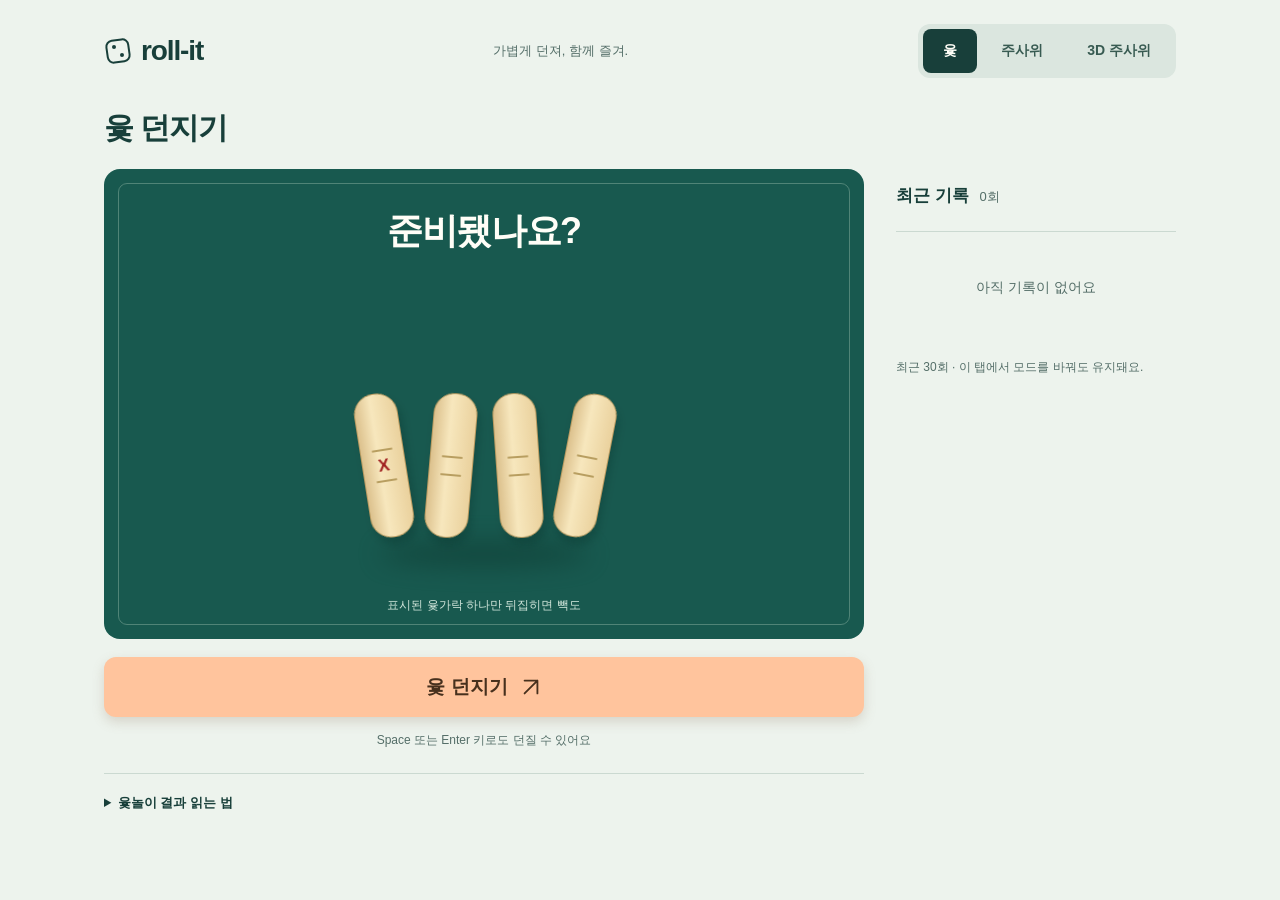
==== commit e2e4ebb6: "fix: 중복 UI 문구와 3D 오류 안내 정리" ====
--- a/index.html
+++ b/index.html
@@ -700,14 +700,13 @@
 <main>
 <div class="page-heading">
 <h1>윷 던지기</h1>
-<p>네 개의 윷가락, 오늘의 한 수.</p>
 </div>
 <div class="workspace">
 <section class="play-panel" aria-label="윷 던지기">
 <div class="play-field">
 <div id="result-area" aria-live="polite" aria-atomic="true">
 <div id="result-name" class="clr-ready">준비됐나요?</div>
-<div id="result-desc">버튼을 눌러 행운을 던져보세요</div>
+<div id="result-desc"></div>
 <div id="result-extra">한 번 더 던져요!</div>
 </div>
 <div id="sticks-area" aria-hidden="true">
@@ -733,7 +732,7 @@
 <button type="button" id="clear-btn" style="visibility:hidden">기록 지우기</button>
 </div>
 <div id="history-list">
-<div class="history-empty">첫 번째 행운을 기다리는 중.<br>한 번 던져볼까요?</div>
+<div class="history-empty">아직 기록이 없어요</div>
 </div>
 <p class="history-note">최근 30회 · 이 탭에서 모드를 바꿔도 유지돼요.</p>
 <p id="storage-note" class="history-note" role="status">
@@ -903,7 +902,7 @@
             $('history-count').textContent = hist.length + '회';
 
             if (!hist.length) {
-                historyList.appendChild(el('div', 'history-empty', '첫 번째 행운을 기다리는 중. 한 번 던져볼까요?'));
+                historyList.appendChild(el('div', 'history-empty', '아직 기록이 없어요'));
                 clearBtn.style.visibility = 'hidden';
                 return;
             }
